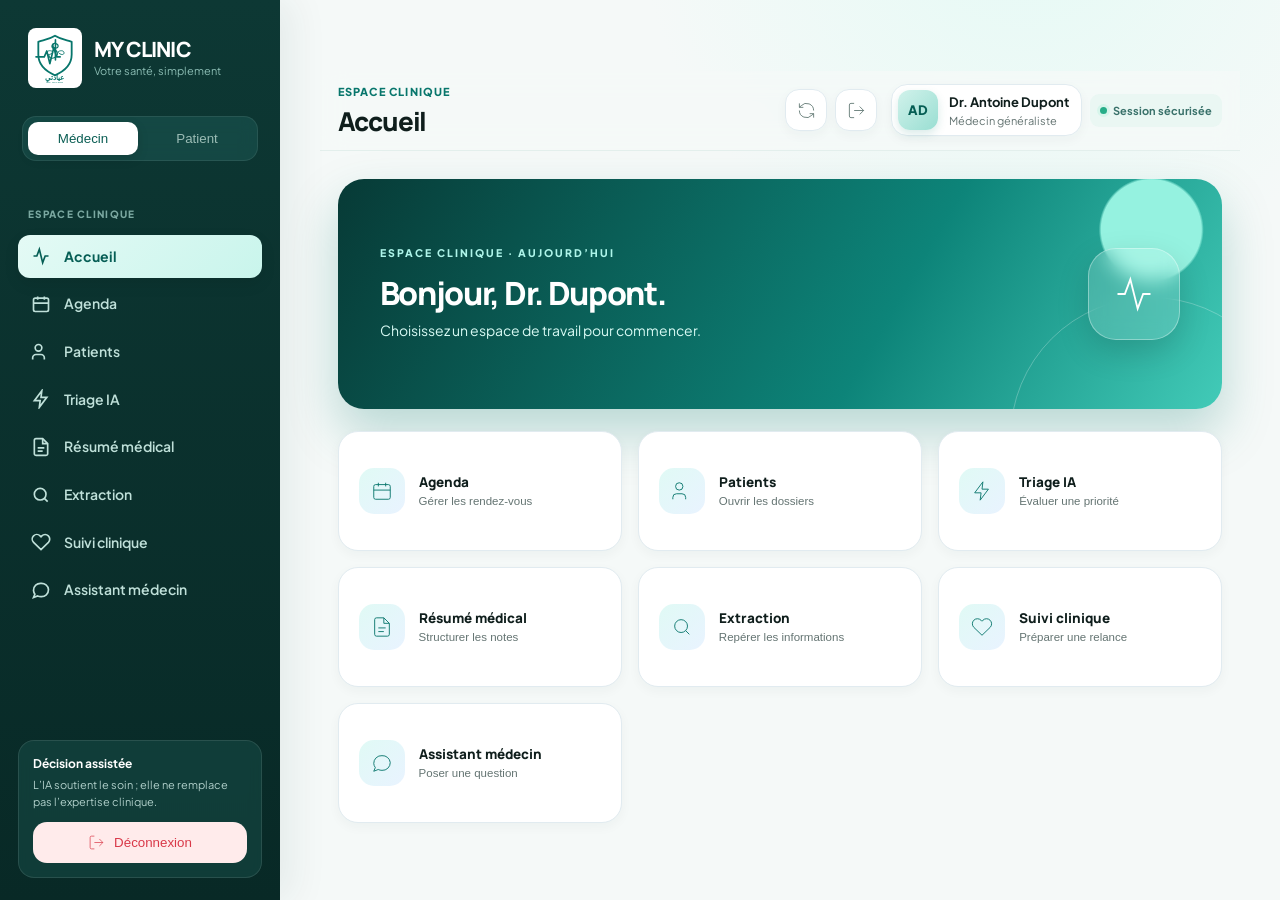
==== MediAssist-AI-master/frontend/app.html @ 8b079166 "Initial commit" ====
<!doctype html>
<html lang="fr">
<head>
  <meta charset="UTF-8">
  <meta name="viewport" content="width=device-width,initial-scale=1">
  <meta name="theme-color" content="#0f766e">
  <title>MY CLINIC — Espace de soins</title>
  <link rel="stylesheet" href="styles.css">
</head>
<body>
  <div id="app"></div>
  <script src="app.js?v=20260912-4"></script>
  <script src="summary-enhancements.js"></script>
  <script src="patient-portal.js"></script>
</body>
</html>
---- MediAssist-AI-master/frontend/styles.css ----
@import url('https://fonts.googleapis.com/css2?family=Plus+Jakarta+Sans:wght@400;500;600;700;800&family=Manrope:wght@600;700;800&display=swap');

:root {
  --ink: #0f1e1c;
  --muted: #647472;
  --paper: #ffffff;
  --canvas: #f2f7f6;
  --line: #e1ebf0;
  --teal: #08766c;
  --teal-dark: #055049;
  --teal-light: #44cbbd;
  --mint: #e2f8f4;
  --blue: #ebf3ff;
  --coral: #fff1ef;
  --amber: #fff7e5;
  --danger: #d93848;
  --shadow-sm: 0 4px 12px rgba(12, 45, 42, 0.04);
  --shadow-md: 0 10px 28px rgba(12, 45, 42, 0.07);
  --shadow-lg: 0 20px 48px rgba(10, 52, 48, 0.12);
  --radius: 20px;
  --radius-sm: 12px;
  --transition: all 0.28s cubic-bezier(0.16, 1, 0.3, 1);
}

* {
  box-sizing: border-box;
  scroll-behavior: smooth;
}

::-webkit-scrollbar {
  width: 7px;
  height: 7px;
}
::-webkit-scrollbar-track {
  background: transparent;
}
::-webkit-scrollbar-thumb {
  background: #c2ded9;
  border-radius: 10px;
}
::-webkit-scrollbar-thumb:hover {
  background: #08766c;
}

body {
  margin: 0;
  background: var(--canvas);
  color: var(--ink);
  font: 14px/1.55 'Plus Jakarta Sans', 'DM Sans', sans-serif;
  -webkit-font-smoothing: antialiased;
}

.app {
  min-height: 100vh;
  display: grid;
  grid-template-columns: 280px 1fr;
}

.sidebar {
  background: linear-gradient(180deg, #0d3834 0%, #082926 100%);
  color: #d1e7e3;
  padding: 28px 18px 22px;
  display: flex;
  flex-direction: column;
  position: sticky;
  top: 0;
  height: 100vh;
  box-shadow: 4px 0 24px rgba(0, 0, 0, 0.06);
  z-index: 10;
}

.brand {
  display: flex;
  align-items: center;
  gap: 12px;
  padding: 0 10px 28px;
  color: #fff;
}

.brand-mark {
  width: 42px;
  height: 42px;
  background: linear-gradient(135deg, #64edd9 0%, #20b8a4 100%);
  border-radius: 14px;
  color: #043632;
  display: grid;
  place-items: center;
  box-shadow: 0 6px 16px rgba(32, 184, 164, 0.35);
  transition: var(--transition);
}
.brand-mark:hover {
  transform: rotate(6deg) scale(1.05);
}

.brand-logo {
  width: 54px;
  height: 60px;
  flex: 0 0 auto;
  object-fit: contain;
  background: #fff;
  border-radius: 8px;
  padding: 3px;
}

.brand h1 {
  font: 800 21px/1.2 Manrope;
  margin: 0;
  letter-spacing: -0.8px;
}
.brand small {
  font-size: 11px;
  color: #8bbcb3;
  display: block;
}

.workspace {
  font-size: 10px;
  letter-spacing: 1.5px;
  font-weight: 800;
  color: #79a69f;
  margin: 0 10px 10px;
  text-transform: uppercase;
}

.role-switch {
  display: grid;
  grid-template-columns: 1fr 1fr;
  gap: 4px;
  background: rgba(25, 81, 76, 0.7);
  padding: 5px;
  border-radius: 14px;
  margin: 0 4px 28px;
  backdrop-filter: blur(8px);
  border: 1px solid rgba(255, 255, 255, 0.08);
}
.role-switch button {
  border: 0;
  background: transparent;
  color: #9cbdb6;
  padding: 9px 6px;
  border-radius: 10px;
  font: 700 12px inherit;
  cursor: pointer;
  transition: var(--transition);
}
.role-switch button.active {
  background: #ffffff;
  color: #0b5e54;
  box-shadow: 0 4px 12px rgba(0, 0, 0, 0.12);
}

.nav {
  display: grid;
  gap: 4px;
}
.nav-label {
  font-size: 10px;
  letter-spacing: 1.3px;
  font-weight: 800;
  color: #7ba8a1;
  margin: 18px 10px 8px;
  text-transform: uppercase;
}
.nav-link {
  display: flex;
  align-items: center;
  gap: 13px;
  color: #bfe0d9;
  text-decoration: none;
  padding: 11px 13px;
  border-radius: 12px;
  font-weight: 600;
  transition: var(--transition);
  position: relative;
}
.nav-link:hover {
  background: rgba(255, 255, 255, 0.08);
  color: #ffffff;
  transform: translateX(4px);
}
.nav-link.active {
  background: linear-gradient(135deg, #e4faf5 0%, #c9f5ec 100%);
  color: #065e55;
  font-weight: 700;
  box-shadow: 0 6px 16px rgba(0, 0, 0, 0.08);
}
.nav-link svg {
  width: 20px;
  height: 20px;
  stroke-width: 2;
  transition: var(--transition);
}
.nav-link:hover svg {
  transform: scale(1.1);
}

.nav-footer {
  margin-top: auto;
  background: rgba(23, 74, 69, 0.6);
  border: 1px solid rgba(255, 255, 255, 0.1);
  border-radius: 16px;
  padding: 14px;
  color: #b0cfca;
  font-size: 11px;
  line-height: 1.5;
  backdrop-filter: blur(6px);
}
.nav-footer strong {
  color: #fff;
  display: block;
  font-size: 12px;
  margin-bottom: 4px;
}

.content {
  padding: 32px clamp(24px, 4.5vw, 68px);
  max-width: 1600px;
  width: 100%;
  margin: auto;
}

.topbar {
  display: flex;
  align-items: center;
  justify-content: space-between;
  margin-bottom: 30px;
}
.breadcrumb {
  color: var(--teal);
  font-size: 11px;
  letter-spacing: 1.2px;
  font-weight: 800;
  text-transform: uppercase;
  margin-bottom: 6px;
}
.topbar h2 {
  font: 800 30px/1.2 Manrope;
  margin: 0;
  letter-spacing: -1.2px;
}
.top-actions {
  display: flex;
  align-items: center;
  gap: 12px;
}

.icon-button {
  width: 42px;
  height: 42px;
  display: grid;
  place-items: center;
  border: 1px solid var(--line);
  border-radius: 14px;
  background: var(--paper);
  color: #4f6864;
  cursor: pointer;
  transition: var(--transition);
  box-shadow: var(--shadow-sm);
}
.icon-button:hover {
  background: #f0faf8;
  border-color: #a4ded5;
  color: var(--teal);
  transform: translateY(-2px);
  box-shadow: var(--shadow-md);
}
.icon-button svg {
  width: 19px;
  height: 19px;
}

.profile {
  display: flex;
  align-items: center;
  gap: 11px;
  margin-left: 6px;
  padding: 5px 12px 5px 6px;
  background: var(--paper);
  border: 1px solid var(--line);
  border-radius: 16px;
  box-shadow: var(--shadow-sm);
}
.avatar {
  display: grid;
  place-items: center;
  width: 40px;
  height: 40px;
  border-radius: 12px;
  background: linear-gradient(135deg, #d1f2eb 0%, #99ded2 100%);
  color: #055e54;
  font-size: 13px;
  font-weight: 800;
  box-shadow: 0 4px 10px rgba(8, 118, 108, 0.15);
}
.profile b, .profile span {
  display: block;
}
.profile b {
  font-size: 13px;
}
.profile span {
  font-size: 11px;
  color: var(--muted);
}

.page-intro {
  display: flex;
  justify-content: space-between;
  align-items: flex-end;
  margin-bottom: 24px;
}
.page-intro h3 {
  font: 800 24px/1.2 Manrope;
  letter-spacing: -0.8px;
  margin: 0 0 6px;
}
.page-intro p {
  color: var(--muted);
  margin: 0;
  font-size: 14px;
}

.button {
  border: 0;
  border-radius: 14px;
  padding: 12px 18px;
  background: linear-gradient(135deg, #08766c 0%, #055a52 100%);
  color: #fff;
  font: 700 13.5px inherit;
  cursor: pointer;
  display: inline-flex;
  align-items: center;
  gap: 9px;
  transition: var(--transition);
  box-shadow: 0 6px 18px rgba(8, 118, 108, 0.25);
  position: relative;
  overflow: hidden;
}
.button:hover {
  transform: translateY(-2px);
  box-shadow: 0 10px 24px rgba(8, 118, 108, 0.35);
  background: linear-gradient(135deg, #0a897e 0%, #06695f 100%);
}
.button:active {
  transform: translateY(0);
}
.button svg {
  width: 17px;
  height: 17px;
}
.button.soft {
  background: var(--mint);
  color: #08766c;
  box-shadow: none;
}
.button.soft:hover {
  background: #cbf5ed;
  color: var(--teal-dark);
}
.button.white {
  background: #fff;
  color: var(--teal);
  border: 1px solid #c8eae4;
  box-shadow: var(--shadow-sm);
}
.button.white:hover {
  background: #f4fcfa;
  border-color: #8ed8cc;
}
.button.danger {
  background: #ffebeb;
  color: var(--danger);
  box-shadow: none;
}

.stats {
  display: grid;
  grid-template-columns: repeat(4, 1fr);
  gap: 18px;
  margin-bottom: 24px;
}
.stat, .card {
  background: var(--paper);
  border: 1px solid var(--line);
  border-radius: var(--radius);
  box-shadow: var(--shadow-sm);
  transition: var(--transition);
}
.stat:hover, .card:hover {
  box-shadow: var(--shadow-md);
}
.stat {
  padding: 20px;
  display: flex;
  gap: 15px;
  align-items: flex-start;
}
.stat-icon {
  width: 46px;
  height: 46px;
  display: grid;
  place-items: center;
  border-radius: 14px;
  background: var(--mint);
  color: var(--teal);
  box-shadow: 0 4px 12px rgba(8, 118, 108, 0.12);
}
.stat-icon.blue {
  background: var(--blue);
  color: #3b74b8;
}
.stat-icon.amber {
  background: var(--amber);
  color: #b88015;
}
.stat-icon.coral {
  background: var(--coral);
  color: #d15d48;
}
.stat-icon svg {
  width: 22px;
  height: 22px;
}
.stat label {
  color: var(--muted);
  font-size: 12px;
  font-weight: 600;
}
.stat strong {
  display: block;
  font: 800 26px/1.1 Manrope;
  letter-spacing: -1px;
  margin: 4px 0 2px;
}
.stat small {
  font-size: 11px;
  color: #1f8a79;
  font-weight: 600;
}

.grid {
  display: grid;
  grid-template-columns: 1.15fr 0.85fr;
  gap: 22px;
}
.card {
  padding: 22px;
}
.card-head {
  display: flex;
  justify-content: space-between;
  align-items: center;
  margin-bottom: 18px;
}
.card-head h4 {
  font: 800 17px/1.2 Manrope;
  margin: 0;
  letter-spacing: -0.4px;
}
.card-head a {
  color: var(--teal);
  font-size: 12px;
  font-weight: 700;
  cursor: pointer;
  text-decoration: none;
  transition: var(--transition);
}
.card-head a:hover {
  color: var(--teal-dark);
  text-decoration: underline;
}

.patient-row, .appointment-row {
  display: flex;
  gap: 13px;
  align-items: center;
  padding: 14px 0;
  border-top: 1px solid #eef4f3;
  transition: var(--transition);
}
.patient-row:first-of-type, .appointment-row:first-of-type {
  border-top: 0;
}
.patient-row:hover, .appointment-row:hover {
  background: #f7fcfa;
  border-radius: 10px;
  padding-left: 8px;
  padding-right: 8px;
}
.person-avatar {
  width: 40px;
  height: 40px;
  border-radius: 13px;
  display: grid;
  place-items: center;
  background: linear-gradient(135deg, #e8f7f4 0%, #c9efe7 100%);
  color: #1a7a6f;
  font-weight: 800;
  font-size: 13px;
}
.row-main {
  flex: 1;
  min-width: 0;
}
.row-main b {
  display: block;
  font-size: 13.5px;
}
.row-main span {
  display: block;
  color: var(--muted);
  font-size: 12px;
  margin-top: 3px;
  white-space: nowrap;
  overflow: hidden;
  text-overflow: ellipsis;
}
.tag {
  font-size: 10.5px;
  border-radius: 20px;
  padding: 5px 10px;
  font-weight: 700;
  text-transform: uppercase;
  letter-spacing: 0.5px;
}
.tag.high, .tag.critical {
  color: #b83042;
  background: #ffeded;
}
.tag.medium {
  color: #a86b0a;
  background: #fff5e0;
}
.tag.low, .tag.success {
  color: #117866;
  background: #e2f7f1;
}

.schedule-time {
  font: 800 13px Manrope;
  color: var(--teal);
  min-width: 42px;
}

.quick-actions {
  display: grid;
  grid-template-columns: repeat(2, 1fr);
  gap: 12px;
}
.quick-action {
  border: 1px solid var(--line);
  background: #ffffff;
  border-radius: 15px;
  padding: 15px;
  text-align: left;
  cursor: pointer;
  color: var(--ink);
  transition: var(--transition);
  box-shadow: var(--shadow-sm);
}
.quick-action:hover {
  border-color: #8ed5c9;
  background: #f4fcfa;
  transform: translateY(-3px);
  box-shadow: var(--shadow-md);
}
.quick-action svg {
  width: 20px;
  height: 20px;
  color: var(--teal);
}
.quick-action b {
  display: block;
  font-size: 13px;
  margin-top: 10px;
}
.quick-action span {
  display: block;
  color: var(--muted);
  font-size: 11px;
  margin-top: 3px;
}

.toolbar {
  display: flex;
  gap: 12px;
  margin-bottom: 20px;
}
.search {
  flex: 1;
  max-width: 420px;
  position: relative;
}
.search svg {
  position: absolute;
  width: 18px;
  left: 14px;
  top: 13px;
  color: #819894;
}
.search input, input, textarea, select {
  width: 100%;
  border: 1px solid #d5e5e2;
  border-radius: 13px;
  padding: 12px 15px;
  background: #ffffff;
  color: var(--ink);
  font: 14px/1.5 inherit;
  outline: none;
  transition: var(--transition);
}
.search input {
  padding-left: 42px;
}
.search input:focus, input:focus, textarea:focus, select:focus {
  border-color: var(--teal);
  box-shadow: 0 0 0 4px rgba(8, 118, 108, 0.14);
}

.table-card {
  padding: 0;
  overflow: hidden;
}
.table {
  width: 100%;
  border-collapse: collapse;
}
.table th {
  text-align: left;
  background: #f6faf9;
  color: #6e8783;
  font-size: 10.5px;
  letter-spacing: 1.1px;
  text-transform: uppercase;
  padding: 14px 20px;
  font-weight: 800;
}
.table td {
  padding: 15px 20px;
  border-top: 1px solid #eef4f3;
  font-size: 13.5px;
}
.patient-name {
  display: flex;
  align-items: center;
  gap: 12px;
}
.patient-name .person-avatar {
  width: 35px;
  height: 35px;
  border-radius: 11px;
}
.muted {
  color: var(--muted);
}

.split {
  display: grid;
  grid-template-columns: 1fr 0.8fr;
  gap: 22px;
}
.form-group {
  margin-bottom: 16px;
}
.form-group label {
  display: block;
  font-size: 12px;
  font-weight: 700;
  margin: 0 0 7px;
  color: #3b5450;
}
.form-grid {
  display: grid;
  grid-template-columns: 1fr 1fr;
  gap: 0 14px;
}
.form-grid .wide {
  grid-column: 1 / -1;
}
textarea {
  resize: vertical;
  min-height: 130px;
  line-height: 1.5;
}

.notice {
  padding: 14px 16px;
  border-radius: 13px;
  margin-top: 15px;
  white-space: pre-line;
  font-size: 13.5px;
  background: #ebf9f6;
  color: #0d685c;
  border: 1px solid #cbf0e8;
  box-shadow: var(--shadow-sm);
  animation: fadeIn 0.3s ease;
}
.notice.high, .notice.critical {
  background: #fff0f1;
  color: #a42c3e;
  border-color: #fcd5d9;
}
.notice.medium {
  background: #fff8e8;
  color: #966710;
  border-color: #f7e6c0;
}

.triage-hero {
  background: linear-gradient(135deg, #076e65 0%, #0c9185 60%, #15bcae 100%);
  padding: 28px 32px;
  border-radius: var(--radius);
  color: #fff;
  margin-bottom: 24px;
  position: relative;
  overflow: hidden;
  box-shadow: 0 16px 36px rgba(8, 118, 108, 0.22);
}
.triage-hero:after {
  content: '';
  position: absolute;
  width: 220px;
  height: 220px;
  border: 40px solid rgba(255, 255, 255, 0.12);
  border-radius: 50%;
  right: -60px;
  top: -90px;
}
.triage-hero h3 {
  font: 800 25px/1.2 Manrope;
  margin: 0 0 8px;
  letter-spacing: -0.6px;
}
.triage-hero p {
  max-width: 620px;
  margin: 0;
  color: #d6f7f2;
  line-height: 1.55;
}

.chat {
  height: 440px;
  overflow: auto;
  background: linear-gradient(180deg, #f7fbf9 0%, #f1f8f6 100%);
  border-radius: 16px;
  padding: 20px;
  border: 1px solid #e1eeeb;
  display: flex;
  flex-direction: column;
  gap: 12px;
}
.message {
  max-width: 80%;
  width: max-content;
  padding: 13px 16px;
  border-radius: 18px 18px 18px 4px;
  background: #ffffff;
  border: 1px solid #e3edea;
  margin-bottom: 4px;
  line-height: 1.5;
  font-size: 13.5px;
  box-shadow: 0 3px 10px rgba(0, 0, 0, 0.03);
  animation: messageSlideIn 0.28s cubic-bezier(0.16, 1, 0.3, 1) both;
}
.message.me {
  margin-left: auto;
  border-radius: 18px 18px 4px 18px;
  background: linear-gradient(135deg, #dcf6f1 0%, #c5f0e7 100%);
  border-color: #b2e6db;
  color: #054f47;
  font-weight: 500;
}
@keyframes messageSlideIn {
  from {
    opacity: 0;
    transform: translateY(10px) scale(0.98);
  }
  to {
    opacity: 1;
    transform: translateY(0) scale(1);
  }
}

.chat-form {
  display: flex;
  gap: 10px;
  margin-top: 14px;
}
.chat-form input {
  flex: 1;
}

.calendar {
  display: grid;
  grid-template-columns: repeat(5, 1fr);
  gap: 14px;
}
.day {
  border: 1px solid var(--line);
  min-height: 210px;
  border-radius: 16px;
  padding: 15px;
  background: #fff;
  transition: var(--transition);
}
.day.today {
  border-color: #4dc2b2;
  background: #f4fdfb;
  box-shadow: 0 0 0 3px rgba(77, 194, 178, 0.12);
}
.day b {
  display: block;
  font-size: 14px;
}
.day small {
  color: var(--muted);
  font-size: 11px;
}
.event {
  display: block;
  margin-top: 14px;
  background: #e6f7f3;
  color: #0b7569;
  border-radius: 10px;
  padding: 9px;
  font-size: 11.5px;
  font-weight: 600;
  box-shadow: var(--shadow-sm);
}
.event.blue {
  background: #eaf3ff;
  color: #3867a5;
}

.empty {
  padding: 38px 20px;
  text-align: center;
  color: var(--muted);
}
.empty svg {
  width: 36px;
  height: 36px;
  color: #9cbdb6;
  margin-bottom: 8px;
}

.patient-banner {
  background: linear-gradient(120deg, #edfbf7 0%, #e5f1ff 100%);
  padding: 28px 32px;
  border: 1px solid #d4ede7;
  border-radius: var(--radius);
  margin-bottom: 24px;
  box-shadow: var(--shadow-sm);
}
.patient-banner h3 {
  margin: 0 0 6px;
  font: 800 24px/1.2 Manrope;
}
.patient-banner p {
  margin: 0;
  color: var(--muted);
}

.welcome {
  min-height: 230px;
  border-radius: 26px;
  padding: 38px 42px;
  display: flex;
  align-items: center;
  justify-content: space-between;
  overflow: hidden;
  position: relative;
  background: radial-gradient(circle at 92% 22%, #95f2e0 0 6%, transparent 6.3%),
              linear-gradient(120deg, #073a36 0%, #0d8479 62%, #42cbb8 100%);
  color: #fff;
  box-shadow: 0 24px 50px rgba(8, 118, 108, 0.25);
  animation: rise 0.55s ease both;
}
.welcome:after {
  content: "";
  position: absolute;
  width: 280px;
  height: 280px;
  border: 1px solid rgba(255, 255, 255, 0.25);
  border-radius: 50%;
  right: -70px;
  bottom: -170px;
}
.welcome p {
  font-size: 10.5px;
  font-weight: 800;
  letter-spacing: 2px;
  color: #aef5ea;
  margin: 0 0 12px;
}
.welcome h3 {
  font: 800 32px/1.2 Manrope;
  margin: 0 0 8px;
  letter-spacing: -1.3px;
}
.welcome span {
  color: #d8faf4;
}

.welcome-orb {
  width: 92px;
  height: 92px;
  border-radius: 28px;
  background: rgba(255, 255, 255, 0.15);
  border: 1px solid rgba(255, 255, 255, 0.35);
  display: grid;
  place-items: center;
  backdrop-filter: blur(10px);
  z-index: 1;
  animation: float 4s ease-in-out infinite;
  box-shadow: 0 12px 32px rgba(0, 0, 0, 0.15);
}
.welcome-orb svg {
  width: 44px;
  height: 44px;
}

.launch-grid {
  display: grid;
  grid-template-columns: repeat(3, 1fr);
  gap: 16px;
  margin-top: 22px;
}
.launch-card {
  min-height: 120px;
  padding: 20px;
  border: 1px solid var(--line);
  border-radius: 20px;
  background: #fff;
  display: flex;
  align-items: center;
  gap: 14px;
  text-align: left;
  color: var(--ink);
  cursor: pointer;
  box-shadow: var(--shadow-sm);
  transition: var(--transition);
  animation: rise 0.5s ease both;
}
.launch-card:hover {
  transform: translateY(-6px);
  border-color: #84d8cc;
  box-shadow: 0 18px 36px rgba(8, 118, 108, 0.15);
}
.launch-card .launch-icon {
  width: 46px;
  height: 46px;
  border-radius: 15px;
  background: linear-gradient(135deg, #e0faf5 0%, #e9f3ff 100%);
  color: #08766c;
  display: grid;
  place-items: center;
  flex: 0 0 auto;
}
.launch-card .launch-icon svg {
  width: 22px;
  height: 22px;
}
.launch-card b {
  font: 800 13.5px/1.3 Manrope;
  display: block;
}
.launch-card span {
  font-size: 11.5px;
  color: var(--muted);
  margin-top: 4px;
  display: block;
}
.launch-card i {
  margin-left: auto;
  color: #7fa8a2;
  display: grid;
  place-items: center;
  transition: var(--transition);
}
.launch-card:hover i {
  transform: translateX(4px);
  color: var(--teal);
}

.delay-1 { animation-delay: 0.06s; }
.delay-2 { animation-delay: 0.12s; }
.delay-3 { animation-delay: 0.18s; }

@keyframes rise {
  from { opacity: 0; transform: translateY(16px); }
  to { opacity: 1; transform: translateY(0); }
}

@keyframes float {
  0%, 100% { transform: translateY(0) rotate(0deg); }
  50% { transform: translateY(-9px) rotate(3deg); }
}

@keyframes fadeIn {
  from { opacity: 0; }
  to { opacity: 1; }
}

@media(max-width: 1050px) {
  .stats { grid-template-columns: repeat(2, 1fr); }
  .grid, .split { grid-template-columns: 1fr; }
  .calendar { grid-template-columns: repeat(3, 1fr); }
}
@media(max-width: 760px) {
  .app { grid-template-columns: 1fr; }
  .sidebar { height: auto; position: static; padding: 16px; }
  .brand { padding: 0 8px 14px; }
  .role-switch, .nav-footer, .nav-label { display: none; }
  .nav { display: flex; overflow: auto; gap: 6px; }
  .nav-link { white-space: nowrap; padding: 10px; }
  .nav-link span { display: none; }
  .content { padding: 22px 16px; }
  .topbar { margin-bottom: 22px; }
  .topbar h2 { font-size: 24px; }
  .profile { display: none; }
  .stats { grid-template-columns: 1fr 1fr; gap: 12px; }
  .stat { padding: 14px; }
  .stat strong { font-size: 22px; }
  .stat-icon { width: 38px; height: 38px; }
  .page-intro { align-items: flex-start; gap: 12px; }
  .table-card { overflow: auto; }
  .table { min-width: 650px; }
  .calendar { grid-template-columns: 1fr 1fr; }
  .form-grid { grid-template-columns: 1fr; }
  .chat { height: 360px; }
}
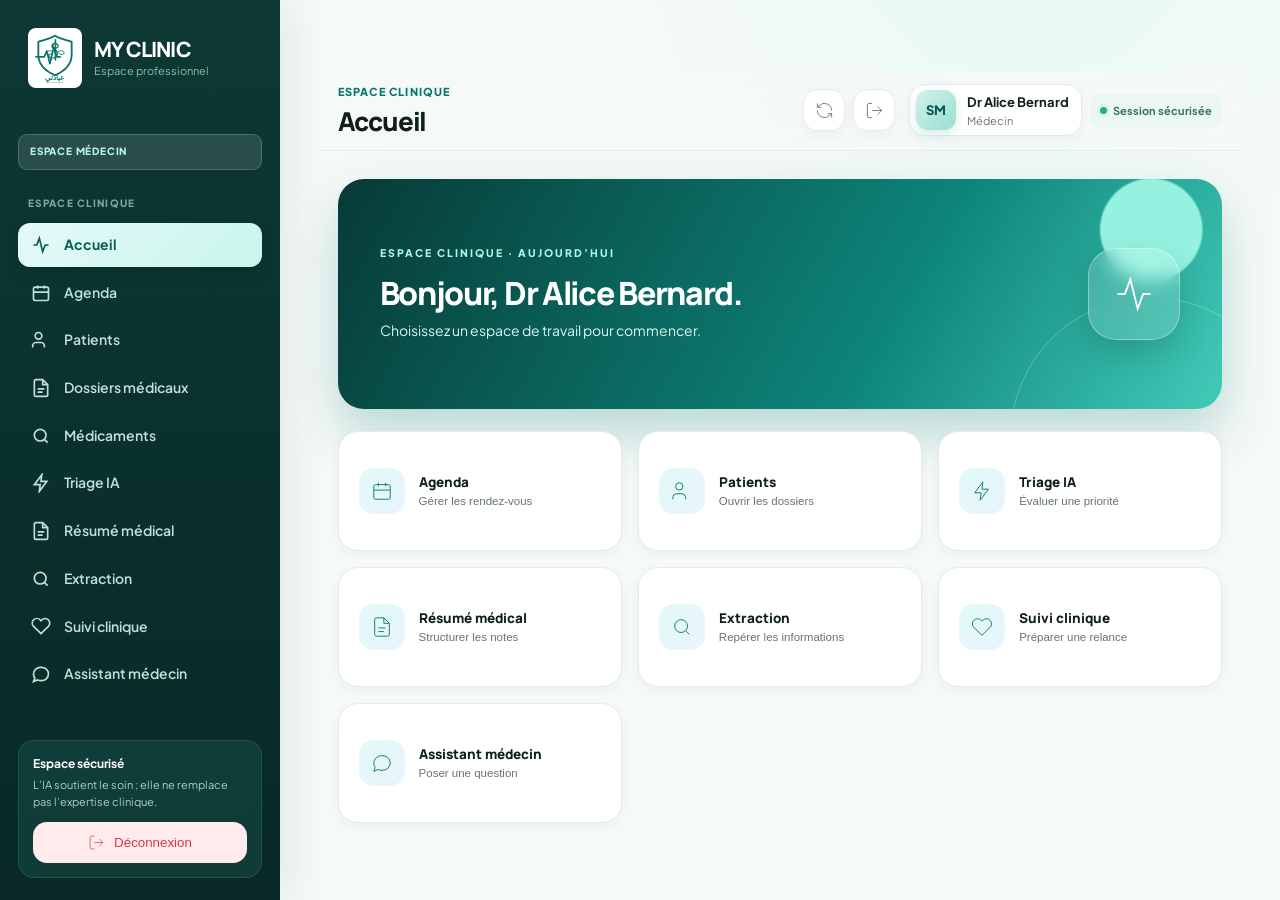
==== commit d8ea8d35: "my clinic" ====
--- a/MediAssist-AI-master/frontend/app.html
+++ b/MediAssist-AI-master/frontend/app.html
@@ -12,5 +12,9 @@
   <script src="app.js?v=20260912-4"></script>
   <script src="summary-enhancements.js"></script>
   <script src="patient-portal.js"></script>
+  <script src="assistant-experience.js?v=1"></script>
+  <script src="medication-search.js?v=1"></script>
+  <script src="medical-records.js?v=1"></script>
+  <script src="doctor-agenda.js?v=1"></script>
 </body>
 </html>
--- a/MediAssist-AI-master/frontend/styles.css
+++ b/MediAssist-AI-master/frontend/styles.css
@@ -789,6 +789,69 @@
 .chat-form input {
   flex: 1;
 }
+
+/* Assistant conversation */
+.chat:has(.assistant-message) {
+  background: radial-gradient(circle at 90% 5%, #e1f8f3 0, transparent 24%), linear-gradient(180deg, #f9fcfb, #eff8f6);
+  padding: 24px;
+}
+.message.me { display: grid; gap: 4px; }
+.message.me small { color: #39756d; font-size: 10px; text-align: right; }
+.assistant-message {
+  display: flex;
+  align-items: flex-start;
+  gap: 11px;
+  max-width: min(88%, 720px);
+  padding: 15px 17px 13px 12px;
+  border-color: #d7ebe6;
+  box-shadow: 0 8px 24px rgba(9, 94, 82, .07);
+}
+.assistant-avatar {
+  align-items: center;
+  background: linear-gradient(145deg, #0d8275, #054f47);
+  border-radius: 11px;
+  color: #d7fff7;
+  display: inline-flex;
+  flex: 0 0 30px;
+  font-size: 15px;
+  font-weight: 800;
+  height: 30px;
+  justify-content: center;
+  margin-top: 1px;
+}
+.assistant-message > div:last-child { min-width: 0; }
+.assistant-message b { color: #075d54; display: block; font-size: 11px; letter-spacing: .05em; }
+.assistant-message p { color: #173632; line-height: 1.7; margin: 9px 0; white-space: normal; }
+.assistant-message p strong { color: #075d54; display: inline-block; font: 800 12px/1.35 Manrope, sans-serif; letter-spacing: .01em; margin: 10px 0 3px; }
+.assistant-message p strong:first-child { margin-top: 0; }
+.assistant-message small { color: #6b817d; display: block; font-size: 10px; }
+.typing-dots { display: inline-flex; gap: 4px; margin: 9px 0 5px; }
+.typing-dots i { animation: chatTyping 1.05s infinite ease-in-out; background: #24ad9c; border-radius: 50%; display: block; height: 6px; width: 6px; }
+.typing-dots i:nth-child(2) { animation-delay: .15s; }
+.typing-dots i:nth-child(3) { animation-delay: .3s; }
+@keyframes chatTyping { 0%, 60%, 100% { opacity: .3; transform: translateY(0); } 30% { opacity: 1; transform: translateY(-4px); } }
+.chat-form .button.is-loading { cursor: wait; opacity: .72; }
+.error-message { border-color: #f3c4c9; background: #fff8f8; }
+.error-message .assistant-avatar { background: #c53848; }
+
+/* Medication catalogue */
+.medication-result { margin-top: 20px; }
+.medication-found { align-items: flex-start; background: #edfaf6; border: 1px solid #c6eee4; border-radius: 14px; display: flex; gap: 10px; margin-bottom: 12px; padding: 13px; }
+.medication-found > span { align-items: center; background: #0d8275; border-radius: 50%; color: white; display: flex; font-weight: 800; height: 22px; justify-content: center; width: 22px; }
+.medication-found b, .medication-found small { display: block; }
+.medication-found small { color: var(--muted); font-size: 11px; line-height: 1.45; margin-top: 4px; }
+.medication-card { background: #fff; border: 1px solid #dceae7; border-radius: 14px; margin-top: 10px; padding: 15px; }
+.medication-card h5 { color: var(--ink); font: 800 15px Manrope, sans-serif; margin: 0 0 12px; }
+.medication-card h5 span { color: var(--teal); font-size: 12px; margin-left: 5px; }
+.medication-card dl { display: grid; gap: 10px; grid-template-columns: repeat(3, 1fr); margin: 0; }
+.medication-card dt { color: var(--muted); font-size: 10px; margin-bottom: 3px; text-transform: uppercase; }
+.medication-card dd { color: var(--ink); font-size: 12px; margin: 0; }
+@media (max-width: 700px) { .medication-card dl { grid-template-columns: 1fr; } }
+.record-history { margin-top: 20px; }
+.appointment-confirmation { background:#f4fbf9; border:1px solid #c6eee4; border-radius:14px; display:grid; gap:9px; margin-top:12px; padding:14px; }
+.appointment-confirmation input { padding:10px; }
+.appointment-confirmation small { color:var(--muted); }
+.space-badge { background: rgba(255,255,255,.12); border: 1px solid rgba(255,255,255,.18); border-radius: 9px; color: #bbf5e9; font-size: 10px; font-weight: 800; letter-spacing: .08em; margin: 18px 0 8px; padding: 9px 11px; }
 
 .calendar {
   display: grid;
